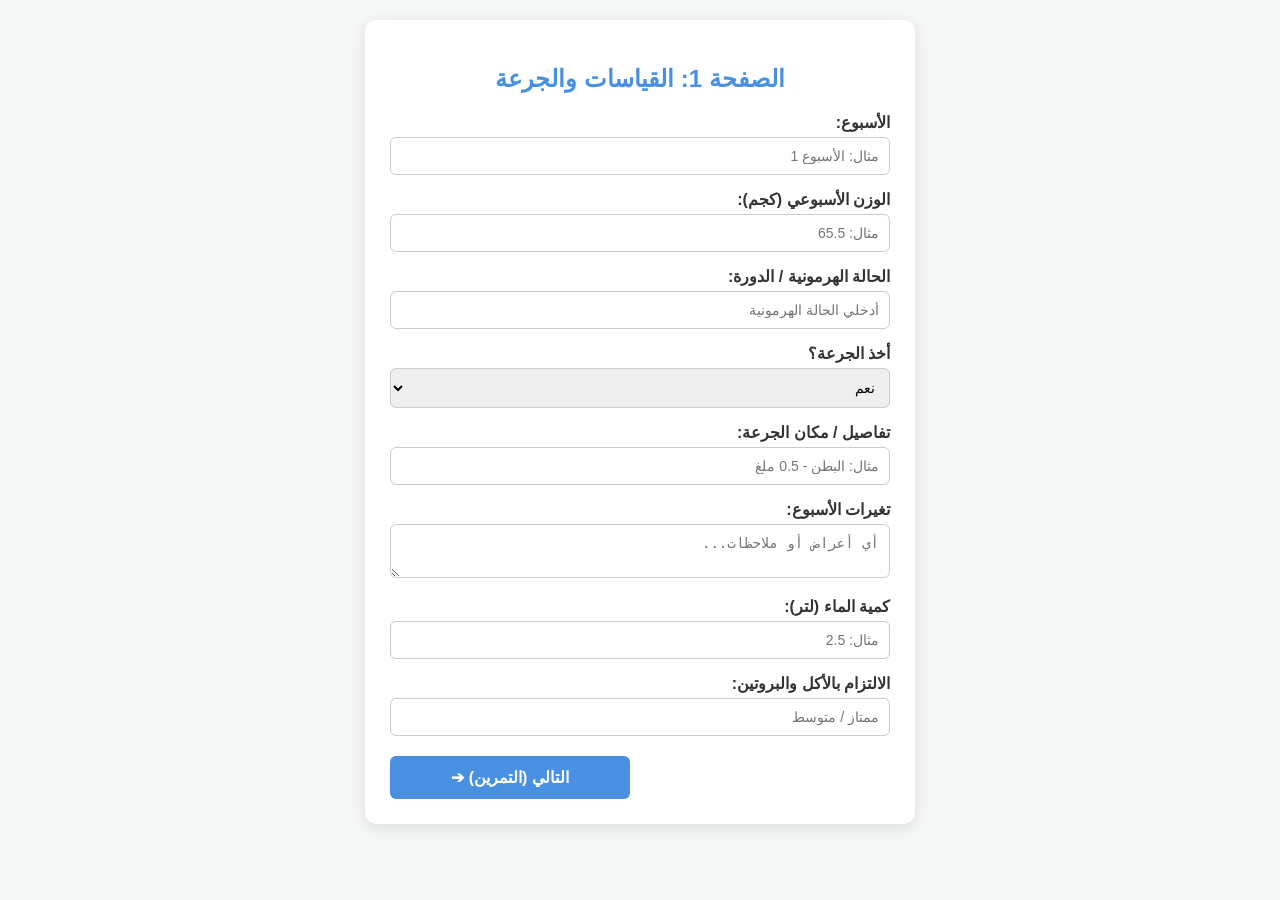
==== index.html @ 0303e0be "Update index.html" ====
<!DOCTYPE html>
<html lang="ar" dir="rtl">
<head>
  <meta charset="UTF-8">
  <meta name="viewport" content="width=device-width, initial-scale=1.0">
  <title>تتبع التمارين والقياسات</title>
  <style>
    :root {
      --primary-color: #4A90E2;
      --bg-color: #F4F7F6;
      --card-bg: #FFFFFF;
      --text-color: #333333;
    }

    body {
      font-family: 'Segoe UI', Tahoma, Geneva, Verdana, sans-serif;
      background-color: var(--bg-color);
      color: var(--text-color);
      margin: 0;
      padding: 20px;
      display: flex;
      justify-content: center;
    }

    .container {
      background: var(--card-bg);
      width: 100%;
      max-width: 500px;
      padding: 25px;
      border-radius: 12px;
      box-shadow: 0 4px 15px rgba(0,0,0,0.1);
    }

    .page {
      display: none;
    }

    .page.active {
      display: block;
    }

    h2 {
      text-align: center;
      color: var(--primary-color);
      margin-bottom: 20px;
    }

    .form-group {
      margin-bottom: 15px;
    }

    label {
      display: block;
      margin-bottom: 5px;
      font-weight: bold;
    }

    input, select, textarea {
      width: 100%;
      padding: 10px;
      border: 1px solid #ccc;
      border-radius: 6px;
      box-sizing: border-box;
      font-size: 14px;
    }

    .btn-group {
      display: flex;
      justify-content: space-between;
      margin-top: 20px;
    }

    button {
      background-color: var(--primary-color);
      color: white;
      border: none;
      padding: 12px 20px;
      border-radius: 6px;
      cursor: pointer;
      font-size: 16px;
      font-weight: bold;
      width: 48%;
    }

    button:hover {
      opacity: 0.9;
    }

    button.secondary {
      background-color: #888;
    }

    button.success {
      background-color: #28a745;
    }

    .loading-overlay {
      display: none;
      position: fixed;
      top: 0; left: 0; width: 100%; height: 100%;
      background: rgba(0,0,0,0.5);
      color: white;
      text-align: center;
      padding-top: 200px;
      font-size: 20px;
    }
  </style>
</head>
<body>

<div class="container">
  <form id="trackerForm">
    
    <!-- Page 1: القياسات والأسبوع -->
    <div id="page1" class="page active">
      <h2>الصفحة 1: القياسات والجرعة</h2>
      
      <div class="form-group">
        <label for="weekNumber">الأسبوع:</label>
        <input type="text" id="weekNumber" name="weekNumber" placeholder="مثال: الأسبوع 1">
      </div>

      <div class="form-group">
        <label for="weeklyWeight">الوزن الأسبوعي (كجم):</label>
        <input type="number" step="0.1" id="weeklyWeight" name="weeklyWeight" placeholder="مثال: 65.5">
      </div>

      <div class="form-group">
        <label for="cyclePhase">الحالة الهرمونية / الدورة:</label>
        <input type="text" id="cyclePhase" name="cyclePhase" placeholder="أدخلي الحالة الهرمونية">
      </div>

      <div class="form-group">
        <label for="doseTaken">أخذ الجرعة؟</label>
        <select id="doseTaken" name="doseTaken">
          <option value="نعم">نعم</option>
          <option value="لا">لا</option>
        </select>
      </div>

      <div class="form-group">
        <label for="doseLocation">تفاصيل / مكان الجرعة:</label>
        <input type="text" id="doseLocation" name="doseLocation" placeholder="مثال: البطن - 0.5 ملغ">
      </div>

      <div class="form-group">
        <label for="weeklyChanges">تغيرات الأسبوع:</label>
        <textarea id="weeklyChanges" name="weeklyChanges" rows="2" placeholder="أي أعراض أو ملاحظات..."></textarea>
      </div>

      <div class="form-group">
        <label for="waterIntake">كمية الماء (لتر):</label>
        <input type="number" step="0.1" id="waterIntake" name="waterIntake" placeholder="مثال: 2.5">
      </div>

      <div class="form-group">
        <label for="dietCommitment">الالتزام بالأكل والبروتين:</label>
        <input type="text" id="dietCommitment" name="dietCommitment" placeholder="ممتاز / متوسط">
      </div>

      <div class="btn-group" style="justify-content: flex-end;">
        <button type="button" onclick="nextPage()">التالي (التمرين) ➔</button>
      </div>
    </div>

    <!-- Page 2: التمارين اليومية -->
    <div id="page2" class="page">
      <h2>الصفحة 2: التمرين اليومي</h2>

      <div class="form-group">
        <label for="dayOfWeek">اليوم:</label>
        <select id="dayOfWeek" name="dayOfWeek">
          <option value="الأحد">الأحد</option>
          <option value="الإثنين">الإثنين</option>
          <option value="الثلاثاء">الثلاثاء</option>
          <option value="الأربعاء">الأربعاء</option>
          <option value="الخميس">الخميس</option>
          <option value="الجمعة">الجمعة</option>
          <option value="السبت">السبت</option>
        </select>
      </div>

      <div class="form-group">
        <label for="workoutType">نوع التمرين:</label>
        <input type="text" id="workoutType" name="workoutType" placeholder="مثال: الجزء العلوي / رجلين">
      </div>

      <div class="form-group">
        <label for="exerciseSelect">اسم التمرين:</label>
        <input type="text" id="exerciseSelect" name="exerciseSelect" placeholder="مثال: Shoulder Press">
      </div>

      <div class="form-group">
        <label for="setWeight">الوزن المرفوع (kg):</label>
        <input type="number" step="0.5" id="setWeight" name="setWeight">
      </div>

      <div class="form-group">
        <label for="setReps">العدات (Reps):</label>
        <input type="number" id="setReps" name="setReps">
      </div>

      <div class="form-group">
        <label for="cardioDevice">جهاز الكارديو:</label>
        <input type="text" id="cardioDevice" name="cardioDevice" placeholder="Treadmill / Bike / لا يوجد">
      </div>

      <div class="form-group">
        <label for="cardioDuration">مدة الكارديو (دقائق):</label>
        <input type="number" id="cardioDuration" name="cardioDuration">
      </div>

      <div class="form-group">
        <label for="cardioCalories">السعرات الحرارية:</label>
        <input type="number" id="cardioCalories" name="cardioCalories">
      </div>

      <div class="form-group">
        <label for="cardioBpm">ضربات القلب (BPM):</label>
        <input type="number" id="cardioBpm" name="cardioBpm">
      </div>

      <div class="form-group">
        <label for="cardioSpeed">السرعة:</label>
        <input type="number" step="0.1" id="cardioSpeed" name="cardioSpeed">
      </div>

      <div class="form-group">
        <label for="extraActivity">نشاط إضافي / كلاسات:</label>
        <input type="text" id="extraActivity" name="extraActivity" placeholder="مشاة / بيلاتس...">
      </div>

      <div class="form-group">
        <label for="extraTime">وقت النشاط الإضافي:</label>
        <input type="text" id="extraTime" name="extraTime">
      </div>

      <div class="form-group">
        <label for="extraDuration">مدة النشاط الإضافي (دقائق):</label>
        <input type="number" id="extraDuration" name="extraDuration">
      </div>

      <div class="btn-group">
        <button type="button" class="secondary" onclick="prevPage()">➔ السابق</button>
        <button type="submit" class="success">إرسال البيانات</button>
      </div>
    </div>

  </form>
</div>

<div id="loadingOverlay" class="loading-overlay">جاري إرسال البيانات إلى Google Sheets...</div>

<script>
  const scriptURL = 'https://script.google.com/macros/s/AKfycby0XUNLUQoEWmmpflLAOqLUjg4Z1zbcLcSHotl-mxu0fCla64nKSwIEppMLWymKmJeO8g/exec';

  function nextPage() {
    document.getElementById('page1').classList.remove('active');
    document.getElementById('page2').classList.add('active');
    window.scrollTo(0, 0);
  }

  function prevPage() {
    document.getElementById('page2').classList.remove('active');
    document.getElementById('page1').classList.add('active');
    window.scrollTo(0, 0);
  }

  const form = document.getElementById('trackerForm');
  const loading = document.getElementById('loadingOverlay');

  form.addEventListener('submit', e => {
    e.preventDefault();
    loading.style.display = 'block';

    fetch(scriptURL, { method: 'POST', body: new FormData(form)})
      .then(response => {
        loading.style.display = 'none';
        alert('تم حفظ البيانات بنجاح في Google Sheets!');
        form.reset();
        prevPage();
      })
      .catch(error => {
        loading.style.display = 'none';
        alert('حدث خطأ أثناء الإرسال: ' + error.message);
      });
  });
</script>

</body>
</html>
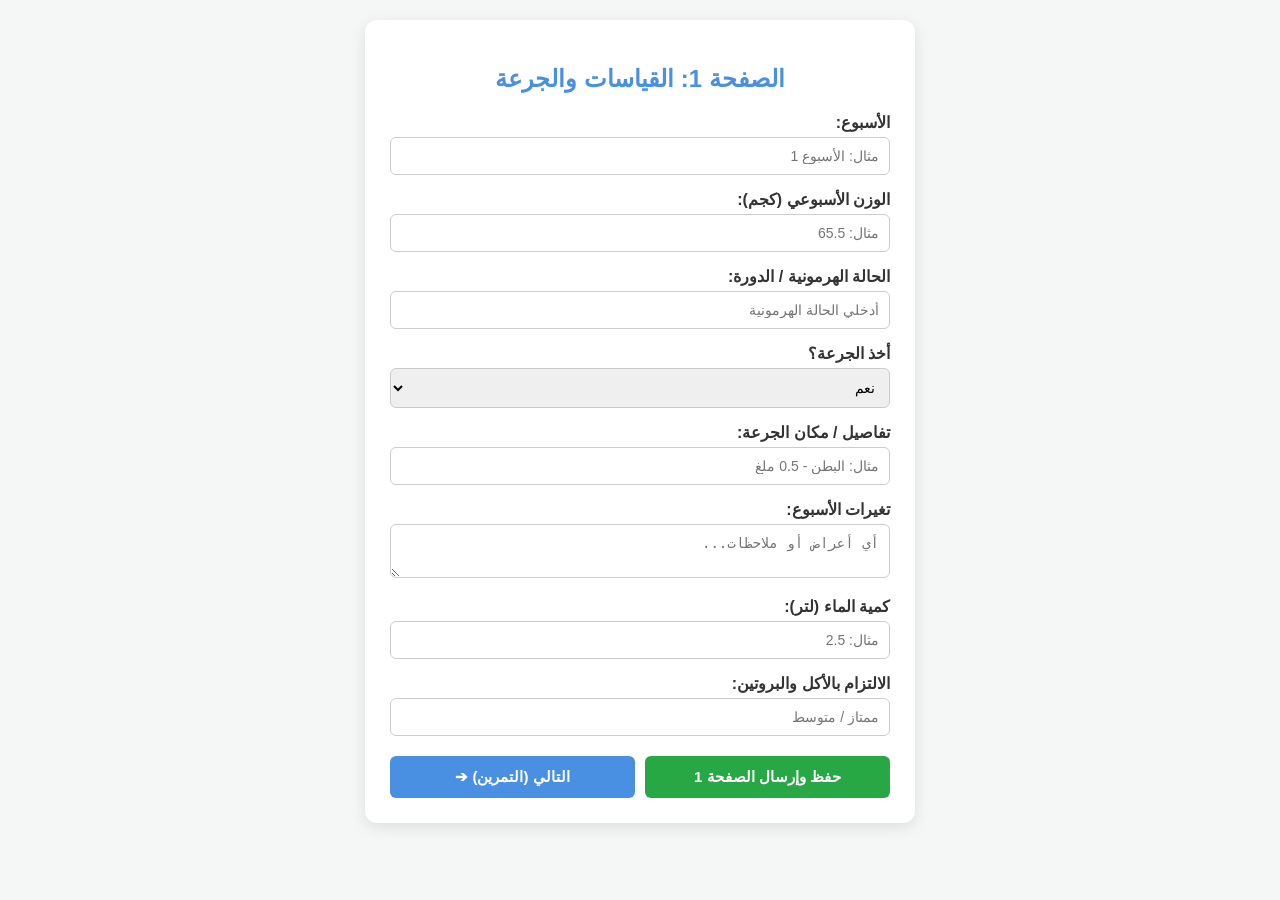
==== commit 17b5e384: "Refactor button group and update data submission" ====
--- a/index.html
+++ b/index.html
@@ -66,7 +66,7 @@
 
     .btn-group {
       display: flex;
-      justify-content: space-between;
+      gap: 10px;
       margin-top: 20px;
     }
 
@@ -74,12 +74,12 @@
       background-color: var(--primary-color);
       color: white;
       border: none;
-      padding: 12px 20px;
+      padding: 12px 15px;
       border-radius: 6px;
       cursor: pointer;
-      font-size: 16px;
+      font-size: 15px;
       font-weight: bold;
-      width: 48%;
+      flex: 1;
     }
 
     button:hover {
@@ -103,6 +103,7 @@
       text-align: center;
       padding-top: 200px;
       font-size: 20px;
+      z-index: 1000;
     }
   </style>
 </head>
@@ -158,7 +159,8 @@
         <input type="text" id="dietCommitment" name="dietCommitment" placeholder="ممتاز / متوسط">
       </div>
 
-      <div class="btn-group" style="justify-content: flex-end;">
+      <div class="btn-group">
+        <button type="button" class="success" onclick="sendData()">حفظ وإرسال الصفحة 1</button>
         <button type="button" onclick="nextPage()">التالي (التمرين) ➔</button>
       </div>
     </div>
@@ -242,7 +244,7 @@
 
       <div class="btn-group">
         <button type="button" class="secondary" onclick="prevPage()">➔ السابق</button>
-        <button type="submit" class="success">إرسال البيانات</button>
+        <button type="button" class="success" onclick="sendData()">حفظ وإرسال الكل</button>
       </div>
     </div>
 
@@ -266,25 +268,38 @@
     window.scrollTo(0, 0);
   }
 
-  const form = document.getElementById('trackerForm');
-  const loading = document.getElementById('loadingOverlay');
-
-  form.addEventListener('submit', e => {
-    e.preventDefault();
+  function sendData() {
+    const loading = document.getElementById('loadingOverlay');
+    const form = document.getElementById('trackerForm');
+    
     loading.style.display = 'block';
 
-    fetch(scriptURL, { method: 'POST', body: new FormData(form)})
-      .then(response => {
-        loading.style.display = 'none';
-        alert('تم حفظ البيانات بنجاح في Google Sheets!');
-        form.reset();
-        prevPage();
-      })
-      .catch(error => {
-        loading.style.display = 'none';
-        alert('حدث خطأ أثناء الإرسال: ' + error.message);
-      });
-  });
+    const formData = new FormData(form);
+    const searchParams = new URLSearchParams();
+
+    for (const pair of formData.entries()) {
+      searchParams.append(pair[0], pair[1]);
+    }
+
+    fetch(scriptURL, {
+      method: 'POST',
+      mode: 'no-cors',
+      headers: {
+        'Content-Type': 'application/x-www-form-urlencoded',
+      },
+      body: searchParams.toString()
+    })
+    .then(() => {
+      loading.style.display = 'none';
+      alert('تم إرسال البيانات بنجاح إلى Google Sheets!');
+      form.reset();
+      prevPage();
+    })
+    .catch(error => {
+      loading.style.display = 'none';
+      alert('حدث خطأ أثناء الإرسال: ' + error.message);
+    });
+  }
 </script>
 
 </body>
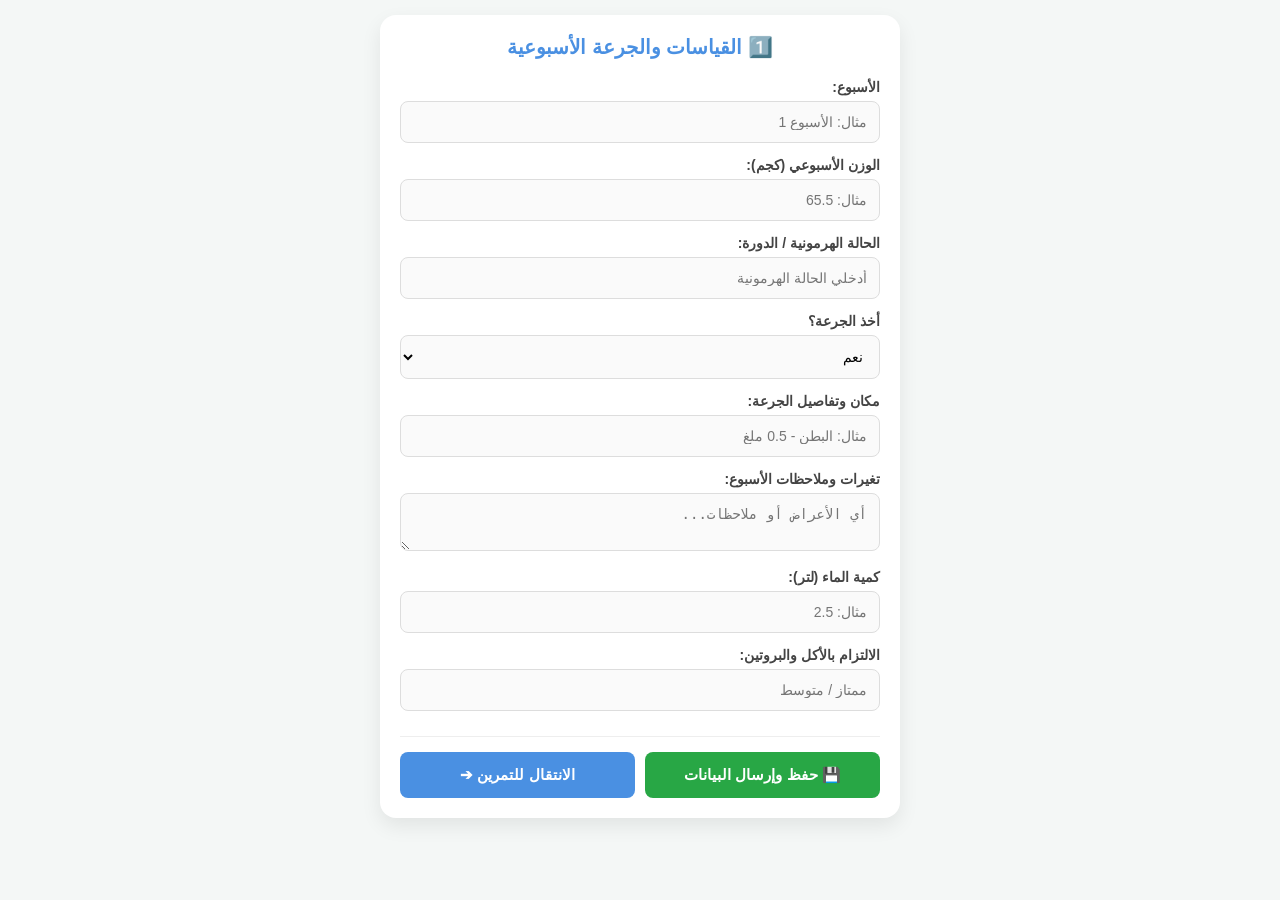
==== commit 1f481cc8: "Refactor HTML structure and styles for clarity Updated titles, styles, and form labels for improved " ====
--- a/index.html
+++ b/index.html
@@ -3,32 +3,31 @@
 <head>
   <meta charset="UTF-8">
   <meta name="viewport" content="width=device-width, initial-scale=1.0">
-  <title>تتبع التمارين والقياسات</title>
+  <title>تطبيق تتبع القياسات والتمارين</title>
   <style>
     :root {
-      --primary-color: #4A90E2;
-      --bg-color: #F4F7F6;
-      --card-bg: #FFFFFF;
-      --text-color: #333333;
+      --primary: #4A90E2;
+      --success: #28a745;
+      --secondary: #6c757d;
+      --bg: #f4f7f6;
     }
 
     body {
       font-family: 'Segoe UI', Tahoma, Geneva, Verdana, sans-serif;
-      background-color: var(--bg-color);
-      color: var(--text-color);
+      background-color: var(--bg);
       margin: 0;
-      padding: 20px;
+      padding: 15px;
       display: flex;
       justify-content: center;
     }
 
-    .container {
-      background: var(--card-bg);
+    .app-card {
+      background: #ffffff;
       width: 100%;
-      max-width: 500px;
-      padding: 25px;
-      border-radius: 12px;
-      box-shadow: 0 4px 15px rgba(0,0,0,0.1);
+      max-width: 480px;
+      padding: 20px;
+      border-radius: 16px;
+      box-shadow: 0 8px 20px rgba(0,0,0,0.08);
     }
 
     .page {
@@ -40,138 +39,149 @@
     }
 
     h2 {
+      color: var(--primary);
       text-align: center;
-      color: var(--primary-color);
+      margin-top: 0;
       margin-bottom: 20px;
+      font-size: 20px;
     }
 
     .form-group {
-      margin-bottom: 15px;
+      margin-bottom: 14px;
     }
 
     label {
       display: block;
-      margin-bottom: 5px;
-      font-weight: bold;
+      margin-bottom: 6px;
+      font-weight: 600;
+      font-size: 14px;
+      color: #444;
     }
 
     input, select, textarea {
       width: 100%;
-      padding: 10px;
-      border: 1px solid #ccc;
-      border-radius: 6px;
+      padding: 12px;
+      border: 1px solid #ddd;
+      border-radius: 8px;
       box-sizing: border-box;
       font-size: 14px;
-    }
-
-    .btn-group {
+      background-color: #fafafa;
+    }
+
+    input:focus, select:focus, textarea:focus {
+      outline: none;
+      border-color: var(--primary);
+      background-color: #fff;
+    }
+
+    /* منطقة الأزرار في الأسفل */
+    .buttons-container {
       display: flex;
       gap: 10px;
-      margin-top: 20px;
-    }
-
-    button {
-      background-color: var(--primary-color);
-      color: white;
+      margin-top: 25px;
+      padding-top: 15px;
+      border-top: 1px solid #eee;
+    }
+
+    .btn {
+      flex: 1;
+      padding: 14px;
       border: none;
-      padding: 12px 15px;
-      border-radius: 6px;
-      cursor: pointer;
+      border-radius: 8px;
       font-size: 15px;
       font-weight: bold;
-      flex: 1;
-    }
-
-    button:hover {
-      opacity: 0.9;
-    }
-
-    button.secondary {
-      background-color: #888;
-    }
-
-    button.success {
-      background-color: #28a745;
-    }
-
-    .loading-overlay {
+      cursor: pointer;
+      text-align: center;
+      transition: background 0.2s;
+    }
+
+    .btn-primary { background-color: var(--primary); color: white; }
+    .btn-success { background-color: var(--success); color: white; }
+    .btn-secondary { background-color: var(--secondary); color: white; }
+
+    .btn:active { opacity: 0.8; }
+
+    .loading-screen {
       display: none;
       position: fixed;
       top: 0; left: 0; width: 100%; height: 100%;
-      background: rgba(0,0,0,0.5);
+      background: rgba(0,0,0,0.6);
       color: white;
       text-align: center;
-      padding-top: 200px;
-      font-size: 20px;
-      z-index: 1000;
+      padding-top: 220px;
+      font-size: 18px;
+      font-weight: bold;
+      z-index: 9999;
     }
   </style>
 </head>
 <body>
 
-<div class="container">
-  <form id="trackerForm">
+<div class="app-card">
+  <form id="mainForm">
     
-    <!-- Page 1: القياسات والأسبوع -->
+    <!-- الصفحة الأولى -->
     <div id="page1" class="page active">
-      <h2>الصفحة 1: القياسات والجرعة</h2>
-      
-      <div class="form-group">
-        <label for="weekNumber">الأسبوع:</label>
-        <input type="text" id="weekNumber" name="weekNumber" placeholder="مثال: الأسبوع 1">
-      </div>
-
-      <div class="form-group">
-        <label for="weeklyWeight">الوزن الأسبوعي (كجم):</label>
-        <input type="number" step="0.1" id="weeklyWeight" name="weeklyWeight" placeholder="مثال: 65.5">
-      </div>
-
-      <div class="form-group">
-        <label for="cyclePhase">الحالة الهرمونية / الدورة:</label>
-        <input type="text" id="cyclePhase" name="cyclePhase" placeholder="أدخلي الحالة الهرمونية">
-      </div>
-
-      <div class="form-group">
-        <label for="doseTaken">أخذ الجرعة؟</label>
-        <select id="doseTaken" name="doseTaken">
+      <h2>1️⃣ القياسات والجرعة الأسبوعية</h2>
+
+      <div class="form-group">
+        <label>الأسبوع:</label>
+        <input type="text" name="weekNumber" placeholder="مثال: الأسبوع 1">
+      </div>
+
+      <div class="form-group">
+        <label>الوزن الأسبوعي (كجم):</label>
+
+        <input type="number" step="0.1" name="weeklyWeight" placeholder="مثال: 65.5">
+      </div>
+
+      <div class="form-group">
+        <label>الحالة الهرمونية / الدورة:</label>
+        <input type="text" name="cyclePhase" placeholder="أدخلي الحالة الهرمونية">
+      </div>
+
+      <div class="form-group">
+        <label>أخذ الجرعة؟</label>
+        <select name="doseTaken">
           <option value="نعم">نعم</option>
           <option value="لا">لا</option>
         </select>
       </div>
 
       <div class="form-group">
-        <label for="doseLocation">تفاصيل / مكان الجرعة:</label>
-        <input type="text" id="doseLocation" name="doseLocation" placeholder="مثال: البطن - 0.5 ملغ">
-      </div>
-
-      <div class="form-group">
-        <label for="weeklyChanges">تغيرات الأسبوع:</label>
-        <textarea id="weeklyChanges" name="weeklyChanges" rows="2" placeholder="أي أعراض أو ملاحظات..."></textarea>
-      </div>
-
-      <div class="form-group">
-        <label for="waterIntake">كمية الماء (لتر):</label>
-        <input type="number" step="0.1" id="waterIntake" name="waterIntake" placeholder="مثال: 2.5">
-      </div>
-
-      <div class="form-group">
-        <label for="dietCommitment">الالتزام بالأكل والبروتين:</label>
-        <input type="text" id="dietCommitment" name="dietCommitment" placeholder="ممتاز / متوسط">
-      </div>
-
-      <div class="btn-group">
-        <button type="button" class="success" onclick="sendData()">حفظ وإرسال الصفحة 1</button>
-        <button type="button" onclick="nextPage()">التالي (التمرين) ➔</button>
+        <label>مكان وتفاصيل الجرعة:</label>
+        <input type="text" name="doseLocation" placeholder="مثال: البطن - 0.5 ملغ">
+      </div>
+
+      <div class="form-group">
+        <label>تغيرات وملاحظات الأسبوع:</label>
+        <textarea name="weeklyChanges" rows="2" placeholder="أي الأعراض أو ملاحظات..."></textarea>
+      </div>
+
+      <div class="form-group">
+        <label>كمية الماء (لتر):</label>
+        <input type="number" step="0.1" name="waterIntake" placeholder="مثال: 2.5">
+      </div>
+
+      <div class="form-group">
+        <label>الالتزام بالأكل والبروتين:</label>
+        <input type="text" name="dietCommitment" placeholder="ممتاز / متوسط">
+      </div>
+
+      <!-- الأزرار بأسفل الصفحة الأولى -->
+      <div class="buttons-container">
+        <button type="button" class="btn btn-success" onclick="submitData()">💾 حفظ وإرسال البيانات</button>
+        <button type="button" class="btn btn-primary" onclick="showPage('page2')">الانتقال للتمرين ➔</button>
       </div>
     </div>
 
-    <!-- Page 2: التمارين اليومية -->
+    <!-- الصفحة الثانية -->
     <div id="page2" class="page">
-      <h2>الصفحة 2: التمرين اليومي</h2>
-
-      <div class="form-group">
-        <label for="dayOfWeek">اليوم:</label>
-        <select id="dayOfWeek" name="dayOfWeek">
+      <h2>2️⃣ بيانات التمرين اليومي</h2>
+
+      <div class="form-group">
+        <label>اليوم:</label>
+        <select name="dayOfWeek">
           <option value="الأحد">الأحد</option>
           <option value="الإثنين">الإثنين</option>
           <option value="الثلاثاء">الثلاثاء</option>
@@ -183,121 +193,117 @@
       </div>
 
       <div class="form-group">
-        <label for="workoutType">نوع التمرين:</label>
-        <input type="text" id="workoutType" name="workoutType" placeholder="مثال: الجزء العلوي / رجلين">
-      </div>
-
-      <div class="form-group">
-        <label for="exerciseSelect">اسم التمرين:</label>
-        <input type="text" id="exerciseSelect" name="exerciseSelect" placeholder="مثال: Shoulder Press">
-      </div>
-
-      <div class="form-group">
-        <label for="setWeight">الوزن المرفوع (kg):</label>
-        <input type="number" step="0.5" id="setWeight" name="setWeight">
-      </div>
-
-      <div class="form-group">
-        <label for="setReps">العدات (Reps):</label>
-        <input type="number" id="setReps" name="setReps">
-      </div>
-
-      <div class="form-group">
-        <label for="cardioDevice">جهاز الكارديو:</label>
-        <input type="text" id="cardioDevice" name="cardioDevice" placeholder="Treadmill / Bike / لا يوجد">
-      </div>
-
-      <div class="form-group">
-        <label for="cardioDuration">مدة الكارديو (دقائق):</label>
-        <input type="number" id="cardioDuration" name="cardioDuration">
-      </div>
-
-      <div class="form-group">
-        <label for="cardioCalories">السعرات الحرارية:</label>
-        <input type="number" id="cardioCalories" name="cardioCalories">
-      </div>
-
-      <div class="form-group">
-        <label for="cardioBpm">ضربات القلب (BPM):</label>
-        <input type="number" id="cardioBpm" name="cardioBpm">
-      </div>
-
-      <div class="form-group">
-        <label for="cardioSpeed">السرعة:</label>
-        <input type="number" step="0.1" id="cardioSpeed" name="cardioSpeed">
-      </div>
-
-      <div class="form-group">
-        <label for="extraActivity">نشاط إضافي / كلاسات:</label>
-        <input type="text" id="extraActivity" name="extraActivity" placeholder="مشاة / بيلاتس...">
-      </div>
-
-      <div class="form-group">
-        <label for="extraTime">وقت النشاط الإضافي:</label>
-        <input type="text" id="extraTime" name="extraTime">
-      </div>
-
-      <div class="form-group">
-        <label for="extraDuration">مدة النشاط الإضافي (دقائق):</label>
-        <input type="number" id="extraDuration" name="extraDuration">
-      </div>
-
-      <div class="btn-group">
-        <button type="button" class="secondary" onclick="prevPage()">➔ السابق</button>
-        <button type="button" class="success" onclick="sendData()">حفظ وإرسال الكل</button>
+        <label>نوع التمرين:</label>
+        <input type="text" name="workoutType" placeholder="مثال: الجزء العلوي / رجلين">
+      </div>
+
+      <div class="form-group">
+        <label>اسم التمرين:</label>
+        <input type="text" name="exerciseSelect" placeholder="مثال: Shoulder Press">
+      </div>
+
+      <div class="form-group">
+        <label>الوزن المرفوع (kg):</label>
+        <input type="number" step="0.5" name="setWeight">
+      </div>
+
+      <div class="form-group">
+        <label>العدات (Reps):</label>
+        <input type="number" name="setReps">
+      </div>
+
+      <div class="form-group">
+        <label>جهاز الكارديو:</label>
+        <input type="text" name="cardioDevice" placeholder="Treadmill / Bike / لا يوجد">
+      </div>
+
+      <div class="form-group">
+        <label>مدة الكارديو (دقائق):</label>
+        <input type="number" name="cardioDuration">
+      </div>
+
+      <div class="form-group">
+        <label>السعرات الحرارية:</label>
+        <input type="number" name="cardioCalories">
+      </div>
+
+      <div class="form-group">
+        <label>ضربات القلب (BPM):</label>
+        <input type="number" name="cardioBpm">
+      </div>
+
+      <div class="form-group">
+        <label>السرعة:</label>
+        <input type="number" step="0.1" name="cardioSpeed">
+      </div>
+
+      <div class="form-group">
+        <label>نشاط إضافي / كلاسات:</label>
+        <input type="text" name="extraActivity" placeholder="مشاة / بيلاتس...">
+      </div>
+
+      <div class="form-group">
+        <label>وقت النشاط الإضافي:</label>
+        <input type="text" name="extraTime">
+      </div>
+
+      <div class="form-group">
+        <label>مدة النشاط الإضافي (دقائق):</label>
+        <input type="number" name="extraDuration">
+      </div>
+
+      <!-- الأزرار بأسفل الصفحة الثانية -->
+      <div class="buttons-container">
+        <button type="button" class="btn btn-secondary" onclick="showPage('page1')">➔ العودة للقياسات</button>
+        <button type="button" class="btn btn-success" onclick="submitData()">💾 حفظ وإرسال البيانات</button>
       </div>
     </div>
 
   </form>
 </div>
 
-<div id="loadingOverlay" class="loading-overlay">جاري إرسال البيانات إلى Google Sheets...</div>
+<div id="loader" class="loading-screen">جاري إرسال البيانات إلى Google Sheets...</div>
 
 <script>
-  const scriptURL = 'https://script.google.com/macros/s/AKfycby0XUNLUQoEWmmpflLAOqLUjg4Z1zbcLcSHotl-mxu0fCla64nKSwIEppMLWymKmJeO8g/exec';
-
-  function nextPage() {
-    document.getElementById('page1').classList.remove('active');
-    document.getElementById('page2').classList.add('active');
+  // رابط Web App الخاص بك في Google Apps Script
+  const SCRIPT_URL = 'https://script.google.com/macros/s/AKfycby0XUNLUQoEWmmpflLAOqLUjg4Z1zbcLcSHotl-mxu0fCla64nKSwIEppMLWymKmJeO8g/exec';
+
+  function showPage(pageId) {
+    document.querySelectorAll('.page').forEach(p => p.classList.remove('active'));
+    document.getElementById(pageId).classList.add('active');
     window.scrollTo(0, 0);
   }
 
-  function prevPage() {
-    document.getElementById('page2').classList.remove('active');
-    document.getElementById('page1').classList.add('active');
-    window.scrollTo(0, 0);
-  }
-
-  function sendData() {
-    const loading = document.getElementById('loadingOverlay');
-    const form = document.getElementById('trackerForm');
+  function submitData() {
+    const loader = document.getElementById('loader');
+    const form = document.getElementById('mainForm');
     
-    loading.style.display = 'block';
+    loader.style.display = 'block';
 
     const formData = new FormData(form);
-    const searchParams = new URLSearchParams();
-
-    for (const pair of formData.entries()) {
-      searchParams.append(pair[0], pair[1]);
-    }
-
-    fetch(scriptURL, {
+    const params = new URLSearchParams();
+
+    for (const [key, value] of formData.entries()) {
+      params.append(key, value);
+    }
+
+    fetch(SCRIPT_URL, {
       method: 'POST',
       mode: 'no-cors',
       headers: {
         'Content-Type': 'application/x-www-form-urlencoded',
       },
-      body: searchParams.toString()
+      body: params.toString()
     })
     .then(() => {
-      loading.style.display = 'none';
-      alert('تم إرسال البيانات بنجاح إلى Google Sheets!');
+      loader.style.display = 'none';
+      alert('✅ تم حفظ وإرسال البيانات بنجاح في Google Sheets!');
       form.reset();
-      prevPage();
+      showPage('page1');
     })
-    .catch(error => {
-      loading.style.display = 'none';
-      alert('حدث خطأ أثناء الإرسال: ' + error.message);
+    .catch(err => {
+      loader.style.display = 'none';
+      alert('❌ حدث خطأ في التواصل: ' + err.message);
     });
   }
 </script>
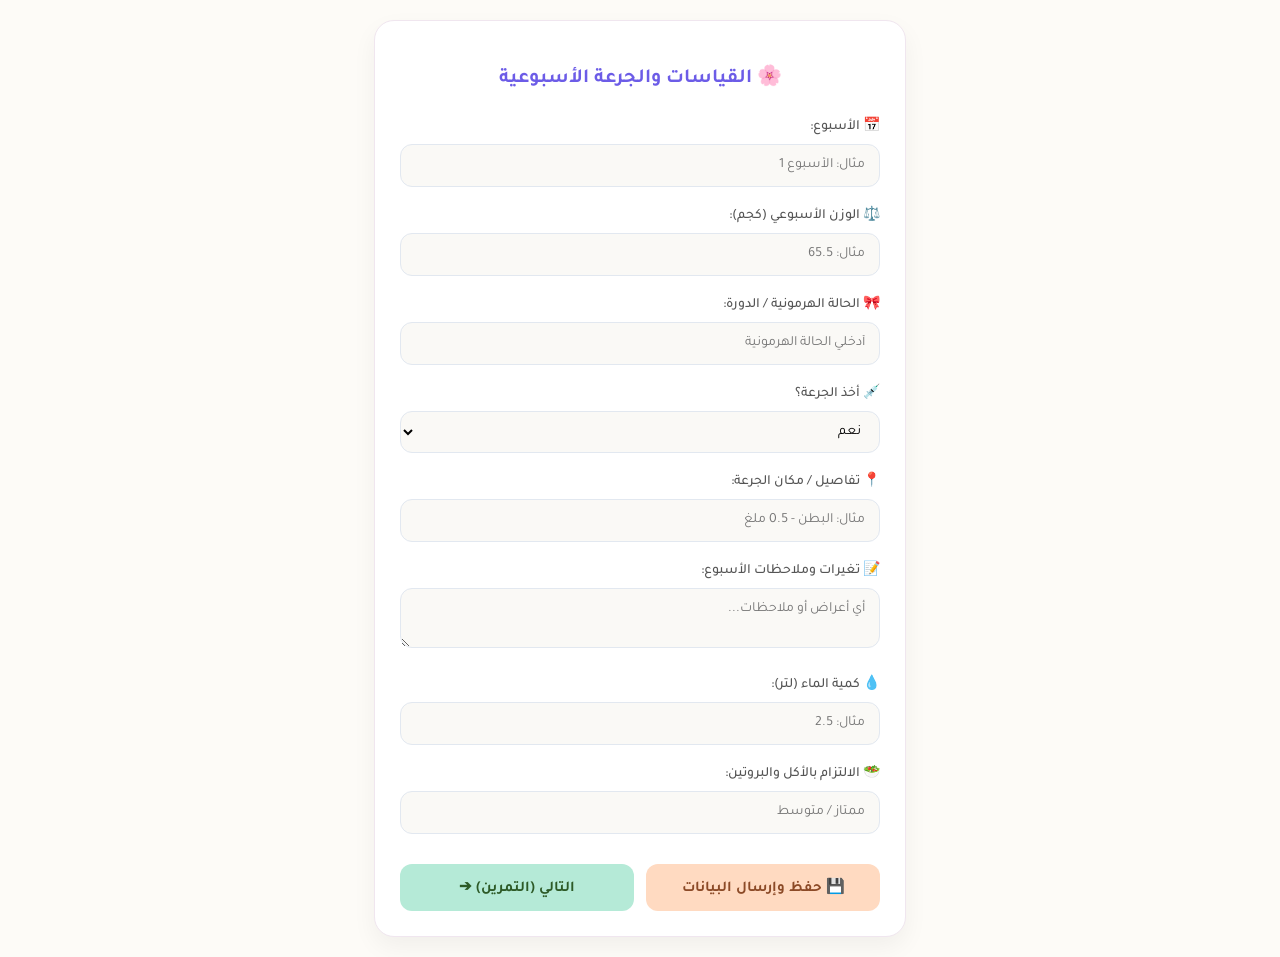
==== commit 5038efc8: "Update index.html" ====
--- a/index.html
+++ b/index.html
@@ -3,31 +3,40 @@
 <head>
   <meta charset="UTF-8">
   <meta name="viewport" content="width=device-width, initial-scale=1.0">
-  <title>تطبيق تتبع القياسات والتمارين</title>
+  <title>🌸 Soft 75 with Khawla </title>
   <style>
+    @import url('https://fonts.googleapis.com/css2?family=Tajawal:wght@400;500;700&display=swap');
+
     :root {
-      --primary: #4A90E2;
-      --success: #28a745;
-      --secondary: #6c757d;
-      --bg: #f4f7f6;
+      --bg-pastel: #FDFBF7;
+      --card-bg: #FFFFFF;
+      --primary-pastel: #B5EAD7;
+      --primary-dark: #6C5CE7;
+      --accent-pink: #FFDAC1;
+      --accent-lilac: #E2F0CB;
+      --text-color: #4A4A4A;
+      --border-color: #E2E8F0;
     }
 
     body {
-      font-family: 'Segoe UI', Tahoma, Geneva, Verdana, sans-serif;
-      background-color: var(--bg);
+      font-family: 'Tajawal', sans-serif;
+      background-color: var(--bg-pastel);
+      color: var(--text-color);
       margin: 0;
-      padding: 15px;
+      padding: 20px 15px;
       display: flex;
       justify-content: center;
-    }
-
-    .app-card {
-      background: #ffffff;
+      direction: rtl;
+    }
+
+    .container {
+      background: var(--card-bg);
       width: 100%;
       max-width: 480px;
-      padding: 20px;
-      border-radius: 16px;
-      box-shadow: 0 8px 20px rgba(0,0,0,0.08);
+      padding: 25px;
+      border-radius: 20px;
+      box-shadow: 0 10px 25px rgba(0, 0, 0, 0.05);
+      border: 1px solid #F0E6EF;
     }
 
     .page {
@@ -39,109 +48,122 @@
     }
 
     h2 {
-      color: var(--primary);
       text-align: center;
-      margin-top: 0;
-      margin-bottom: 20px;
+      color: var(--primary-dark);
+      margin-bottom: 25px;
       font-size: 20px;
+      font-weight: 700;
     }
 
     .form-group {
-      margin-bottom: 14px;
+      margin-bottom: 18px;
     }
 
     label {
       display: block;
-      margin-bottom: 6px;
-      font-weight: 600;
+      margin-bottom: 8px;
+      font-weight: 500;
       font-size: 14px;
-      color: #444;
+      color: #555;
     }
 
     input, select, textarea {
       width: 100%;
-      padding: 12px;
-      border: 1px solid #ddd;
-      border-radius: 8px;
+      padding: 12px 14px;
+      border: 1px solid var(--border-color);
+      border-radius: 12px;
       box-sizing: border-box;
       font-size: 14px;
-      background-color: #fafafa;
+      font-family: 'Tajawal', sans-serif;
+      background-color: #FAF9F6;
+      transition: all 0.3s ease;
     }
 
     input:focus, select:focus, textarea:focus {
       outline: none;
-      border-color: var(--primary);
-      background-color: #fff;
-    }
-
-    /* منطقة الأزرار في الأسفل */
-    .buttons-container {
+      border-color: var(--primary-dark);
+      background-color: #FFF;
+      box-shadow: 0 0 8px rgba(108, 92, 231, 0.15);
+    }
+
+    .btn-group {
       display: flex;
-      gap: 10px;
-      margin-top: 25px;
-      padding-top: 15px;
-      border-top: 1px solid #eee;
-    }
-
-    .btn {
+      gap: 12px;
+      margin-top: 30px;
+    }
+
+    button {
+      border: none;
+      padding: 13px 18px;
+      border-radius: 12px;
+      cursor: pointer;
+      font-size: 15px;
+      font-weight: 700;
+      font-family: 'Tajawal', sans-serif;
       flex: 1;
-      padding: 14px;
-      border: none;
-      border-radius: 8px;
-      font-size: 15px;
-      font-weight: bold;
-      cursor: pointer;
-      text-align: center;
-      transition: background 0.2s;
-    }
-
-    .btn-primary { background-color: var(--primary); color: white; }
-    .btn-success { background-color: var(--success); color: white; }
-    .btn-secondary { background-color: var(--secondary); color: white; }
-
-    .btn:active { opacity: 0.8; }
-
-    .loading-screen {
+      transition: transform 0.2s, opacity 0.2s;
+    }
+
+    button:active {
+      transform: scale(0.98);
+    }
+
+    .btn-next {
+      background-color: var(--primary-pastel);
+      color: #2D5A27;
+    }
+
+    .btn-prev {
+      background-color: #E2E8F0;
+      color: #4A5568;
+    }
+
+    .btn-submit {
+      background-color: var(--accent-pink);
+      color: #8C4A27;
+    }
+
+    .loading-overlay {
       display: none;
       position: fixed;
       top: 0; left: 0; width: 100%; height: 100%;
-      background: rgba(0,0,0,0.6);
-      color: white;
+      background: rgba(255, 255, 255, 0.85);
+      backdrop-filter: blur(4px);
+      color: var(--primary-dark);
       text-align: center;
       padding-top: 220px;
       font-size: 18px;
-      font-weight: bold;
-      z-index: 9999;
+      font-weight: 700;
+      z-index: 1000;
     }
   </style>
 </head>
 <body>
 
-<div class="app-card">
-  <form id="mainForm">
+<div class="container">
+  <form id="trackerForm">
     
     <!-- الصفحة الأولى -->
     <div id="page1" class="page active">
-      <h2>1️⃣ القياسات والجرعة الأسبوعية</h2>
-
-      <div class="form-group">
-        <label>الأسبوع:</label>
+      <h2>🌸 القياسات والجرعة الأسبوعية</h2>
+      
+      <div class="form-group">
+        <label>📅 الأسبوع:</label>
         <input type="text" name="weekNumber" placeholder="مثال: الأسبوع 1">
       </div>
 
       <div class="form-group">
-        <label>الوزن الأسبوعي (كجم):</label>
-
+        <label>⚖️ الوزن الأسبوعي (كجم):</label>
         <input type="number" step="0.1" name="weeklyWeight" placeholder="مثال: 65.5">
       </div>
 
       <div class="form-group">
-        <label>الحالة الهرمونية / الدورة:</label>
+        <label>🎀 الحالة الهرمونية / الدورة:</label>
         <input type="text" name="cyclePhase" placeholder="أدخلي الحالة الهرمونية">
       </div>
 
       <div class="form-group">
-        <label>أخذ الجرعة؟</label>
+        <label>💉 أخذ الجرعة؟</label>
         <select name="doseTaken">
           <option value="نعم">نعم</option>
           <option value="لا">لا</option>
@@ -149,38 +171,37 @@
       </div>
 
       <div class="form-group">
-        <label>مكان وتفاصيل الجرعة:</label>
+        <label>📍 تفاصيل / مكان الجرعة:</label>
         <input type="text" name="doseLocation" placeholder="مثال: البطن - 0.5 ملغ">
       </div>
 
       <div class="form-group">
-        <label>تغيرات وملاحظات الأسبوع:</label>
-        <textarea name="weeklyChanges" rows="2" placeholder="أي الأعراض أو ملاحظات..."></textarea>
-      </div>
-
-      <div class="form-group">
-        <label>كمية الماء (لتر):</label>
+        <label>📝 تغيرات وملاحظات الأسبوع:</label>
+        <textarea name="weeklyChanges" rows="2" placeholder="أي أعراض أو ملاحظات..."></textarea>
+      </div>
+
+      <div class="form-group">
+        <label>💧 كمية الماء (لتر):</label>
         <input type="number" step="0.1" name="waterIntake" placeholder="مثال: 2.5">
       </div>
 
       <div class="form-group">
-        <label>الالتزام بالأكل والبروتين:</label>
+        <label>🥗 الالتزام بالأكل والبروتين:</label>
         <input type="text" name="dietCommitment" placeholder="ممتاز / متوسط">
       </div>
 
-      <!-- الأزرار بأسفل الصفحة الأولى -->
-      <div class="buttons-container">
-        <button type="button" class="btn btn-success" onclick="submitData()">💾 حفظ وإرسال البيانات</button>
-        <button type="button" class="btn btn-primary" onclick="showPage('page2')">الانتقال للتمرين ➔</button>
+      <div class="btn-group">
+        <button type="button" class="btn-submit" onclick="sendData()">💾 حفظ وإرسال البيانات</button>
+        <button type="button" class="btn-next" onclick="nextPage()">التالي (التمرين) ➔</button>
       </div>
     </div>
 
     <!-- الصفحة الثانية -->
     <div id="page2" class="page">
-      <h2>2️⃣ بيانات التمرين اليومي</h2>
-
-      <div class="form-group">
-        <label>اليوم:</label>
+      <h2>🏋️‍♀️ بيانات التمرين اليومي</h2>
+
+      <div class="form-group">
+        <label>📆 اليوم:</label>
         <select name="dayOfWeek">
           <option value="الأحد">الأحد</option>
           <option value="الإثنين">الإثنين</option>
@@ -193,117 +214,121 @@
       </div>
 
       <div class="form-group">
-        <label>نوع التمرين:</label>
+        <label>🎯 نوع التمرين:</label>
         <input type="text" name="workoutType" placeholder="مثال: الجزء العلوي / رجلين">
       </div>
 
       <div class="form-group">
-        <label>اسم التمرين:</label>
+        <label>💪 اسم التمرين:</label>
         <input type="text" name="exerciseSelect" placeholder="مثال: Shoulder Press">
       </div>
 
       <div class="form-group">
-        <label>الوزن المرفوع (kg):</label>
+        <label>🏋️ الوزن المرفوع (kg):</label>
         <input type="number" step="0.5" name="setWeight">
       </div>
 
       <div class="form-group">
-        <label>العدات (Reps):</label>
+        <label>🔢 العدات (Reps):</label>
         <input type="number" name="setReps">
       </div>
 
       <div class="form-group">
-        <label>جهاز الكارديو:</label>
+        <label>🏃 جهاز الكارديو:</label>
         <input type="text" name="cardioDevice" placeholder="Treadmill / Bike / لا يوجد">
       </div>
 
       <div class="form-group">
-        <label>مدة الكارديو (دقائق):</label>
+        <label>⏱️ مدة الكارديو (دقائق):</label>
         <input type="number" name="cardioDuration">
       </div>
 
       <div class="form-group">
-        <label>السعرات الحرارية:</label>
+        <label>🔥 السعرات الحرارية:</label>
         <input type="number" name="cardioCalories">
       </div>
 
       <div class="form-group">
-        <label>ضربات القلب (BPM):</label>
+        <label>💓 ضربات القلب (BPM):</label>
         <input type="number" name="cardioBpm">
       </div>
 
       <div class="form-group">
-        <label>السرعة:</label>
+        <label>⚡ السرعة:</label>
         <input type="number" step="0.1" name="cardioSpeed">
       </div>
 
       <div class="form-group">
-        <label>نشاط إضافي / كلاسات:</label>
+        <label>✨ نشاط إضافي / كلاسات:</label>
         <input type="text" name="extraActivity" placeholder="مشاة / بيلاتس...">
       </div>
 
       <div class="form-group">
-        <label>وقت النشاط الإضافي:</label>
+        <label>🕒 وقت النشاط الإضافي:</label>
         <input type="text" name="extraTime">
       </div>
 
       <div class="form-group">
-        <label>مدة النشاط الإضافي (دقائق):</label>
+        <label>⏳ مدة النشاط الإضافي (دقائق):</label>
         <input type="number" name="extraDuration">
       </div>
 
-      <!-- الأزرار بأسفل الصفحة الثانية -->
-      <div class="buttons-container">
-        <button type="button" class="btn btn-secondary" onclick="showPage('page1')">➔ العودة للقياسات</button>
-        <button type="button" class="btn btn-success" onclick="submitData()">💾 حفظ وإرسال البيانات</button>
+      <div class="btn-group">
+        <button type="button" class="btn-prev" onclick="prevPage()">➔ العودة للقياسات</button>
+        <button type="button" class="btn-submit" onclick="sendData()">💾 حفظ وإرسال الكل</button>
       </div>
     </div>
 
   </form>
 </div>
 
-<div id="loader" class="loading-screen">جاري إرسال البيانات إلى Google Sheets...</div>
+<div id="loadingOverlay" class="loading-overlay">🌸 جاري إرسال البيانات إلى Google Sheets...</div>
 
 <script>
-  // رابط Web App الخاص بك في Google Apps Script
-  const SCRIPT_URL = 'https://script.google.com/macros/s/AKfycby0XUNLUQoEWmmpflLAOqLUjg4Z1zbcLcSHotl-mxu0fCla64nKSwIEppMLWymKmJeO8g/exec';
-
-  function showPage(pageId) {
-    document.querySelectorAll('.page').forEach(p => p.classList.remove('active'));
-    document.getElementById(pageId).classList.add('active');
+  const scriptURL = 'https://script.google.com/macros/s/AKfycby0XUNLUQoEWmmpflLAOqLUjg4Z1zbcLcSHotl-mxu0fCla64nKSwIEppMLWymKmJeO8g/exec';
+
+  function nextPage() {
+    document.getElementById('page1').classList.remove('active');
+    document.getElementById('page2').classList.add('active');
     window.scrollTo(0, 0);
   }
 
-  function submitData() {
-    const loader = document.getElementById('loader');
-    const form = document.getElementById('mainForm');
+  function prevPage() {
+    document.getElementById('page2').classList.remove('active');
+    document.getElementById('page1').classList.add('active');
+    window.scrollTo(0, 0);
+  }
+
+  function sendData() {
+    const loading = document.getElementById('loadingOverlay');
+    const form = document.getElementById('trackerForm');
     
-    loader.style.display = 'block';
+    loading.style.display = 'block';
 
     const formData = new FormData(form);
-    const params = new URLSearchParams();
-
-    for (const [key, value] of formData.entries()) {
-      params.append(key, value);
-    }
-
-    fetch(SCRIPT_URL, {
+    const searchParams = new URLSearchParams();
+
+    for (const pair of formData.entries()) {
+      searchParams.append(pair[0], pair[1]);
+    }
+
+    fetch(scriptURL, {
       method: 'POST',
       mode: 'no-cors',
       headers: {
         'Content-Type': 'application/x-www-form-urlencoded',
       },
-      body: params.toString()
+      body: searchParams.toString()
     })
     .then(() => {
-      loader.style.display = 'none';
-      alert('✅ تم حفظ وإرسال البيانات بنجاح في Google Sheets!');
+      loading.style.display = 'none';
+      alert('✨ تم حفظ وإرسال البيانات بنجاح في Google Sheets!');
       form.reset();
-      showPage('page1');
+      prevPage();
     })
-    .catch(err => {
-      loader.style.display = 'none';
-      alert('❌ حدث خطأ في التواصل: ' + err.message);
+    .catch(error => {
+      loading.style.display = 'none';
+      alert('حدث خطأ أثناء الإرسال: ' + error.message);
     });
   }
 </script>
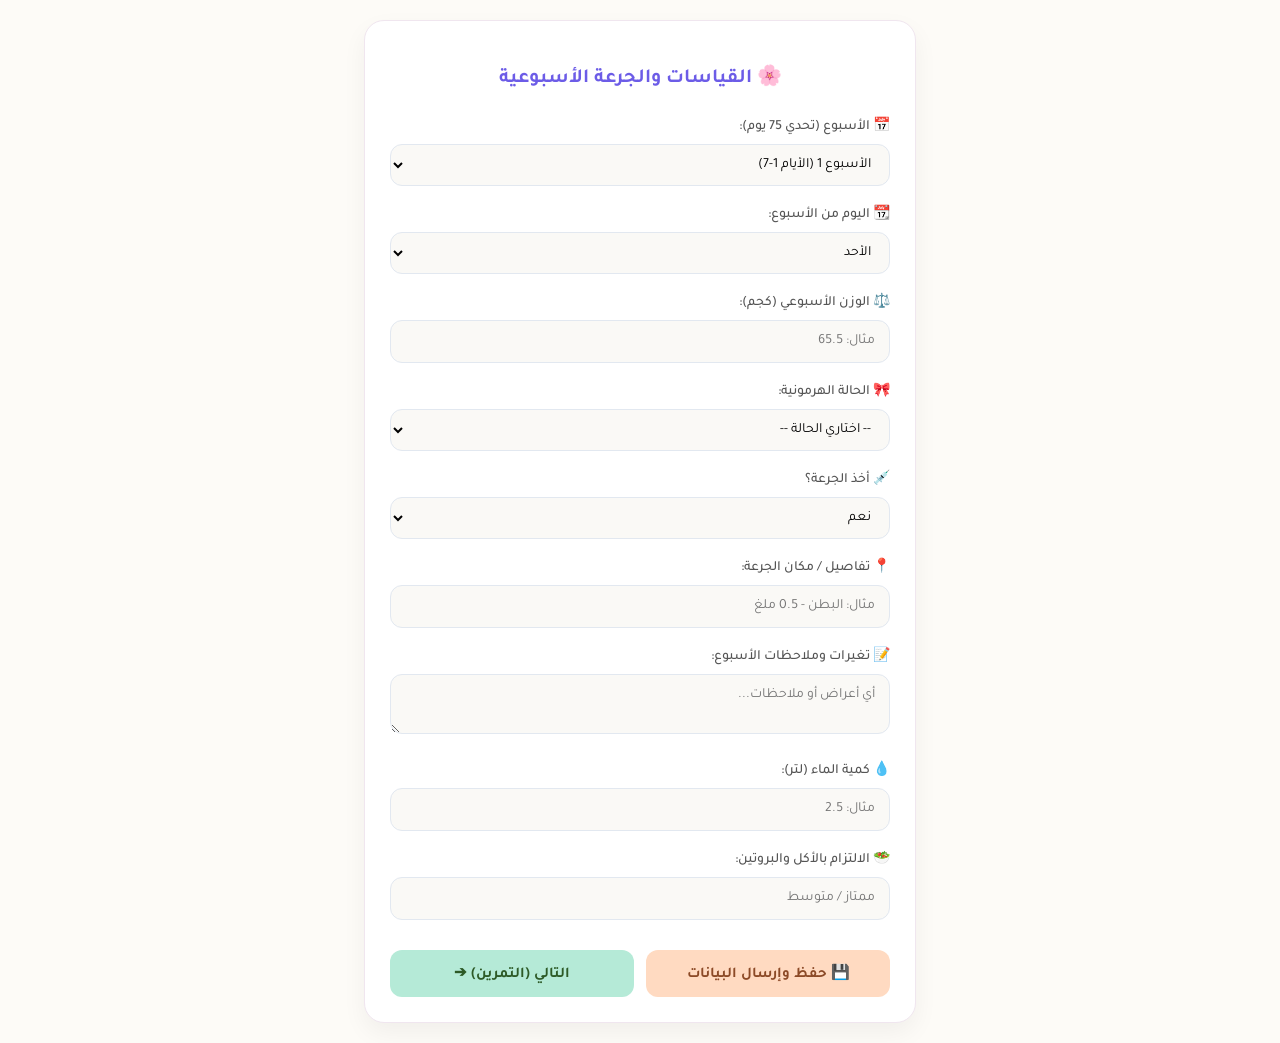
==== commit b656e0b4: "Add files via upload" ====
--- a/index.html
+++ b/index.html
@@ -3,7 +3,7 @@
 <head>
   <meta charset="UTF-8">
   <meta name="viewport" content="width=device-width, initial-scale=1.0">
-  <title>🌸 Soft 75 with Khawla </title>
+  <title>🌸 تطبيق تتبع الصحة والتمارين</title>
   <style>
     @import url('https://fonts.googleapis.com/css2?family=Tajawal:wght@400;500;700&display=swap');
 
@@ -16,6 +16,8 @@
       --accent-lilac: #E2F0CB;
       --text-color: #4A4A4A;
       --border-color: #E2E8F0;
+      --note-bg: #FFF5F5;
+      --note-border: #FFB7B2;
     }
 
     body {
@@ -32,7 +34,7 @@
     .container {
       background: var(--card-bg);
       width: 100%;
-      max-width: 480px;
+      max-width: 500px;
       padding: 25px;
       border-radius: 20px;
       box-shadow: 0 10px 25px rgba(0, 0, 0, 0.05);
@@ -53,6 +55,14 @@
       margin-bottom: 25px;
       font-size: 20px;
       font-weight: 700;
+    }
+
+    h3 {
+      color: var(--primary-dark);
+      font-size: 16px;
+      margin-top: 20px;
+      border-bottom: 2px dashed var(--primary-pastel);
+      padding-bottom: 6px;
     }
 
     .form-group {
@@ -86,6 +96,51 @@
       box-shadow: 0 0 8px rgba(108, 92, 231, 0.15);
     }
 
+    .dynamic-note {
+      display: none;
+      background-color: var(--note-bg);
+      border-right: 4px solid var(--note-border);
+      padding: 10px 14px;
+      border-radius: 8px;
+      font-size: 13px;
+      color: #721C24;
+      margin-top: 8px;
+      font-weight: 500;
+    }
+
+    .water-note {
+      display: none;
+      background-color: #E8F4F8;
+      border-right: 4px solid #81D4FA;
+      padding: 10px 14px;
+      border-radius: 8px;
+      font-size: 13px;
+      color: #0277BD;
+      margin-top: 8px;
+      font-weight: 500;
+    }
+
+    .exercise-card {
+      background-color: #FAFAFA;
+      border: 1px solid var(--border-color);
+      padding: 12px;
+      border-radius: 12px;
+      margin-bottom: 12px;
+    }
+
+    .exercise-card title {
+      font-weight: bold;
+      color: var(--primary-dark);
+      display: block;
+      margin-bottom: 8px;
+    }
+
+    .grid-3 {
+      display: grid;
+      grid-template-columns: 1fr 1fr 1fr;
+      gap: 8px;
+    }
+
     .btn-group {
       display: flex;
       gap: 12px;
@@ -108,20 +163,9 @@
       transform: scale(0.98);
     }
 
-    .btn-next {
-      background-color: var(--primary-pastel);
-      color: #2D5A27;
-    }
-
-    .btn-prev {
-      background-color: #E2E8F0;
-      color: #4A5568;
-    }
-
-    .btn-submit {
-      background-color: var(--accent-pink);
-      color: #8C4A27;
-    }
+    .btn-next { background-color: var(--primary-pastel); color: #2D5A27; }
+    .btn-prev { background-color: #E2E8F0; color: #4A5568; }
+    .btn-submit { background-color: var(--accent-pink); color: #8C4A27; }
 
     .loading-overlay {
       display: none;
@@ -136,6 +180,16 @@
       font-weight: 700;
       z-index: 1000;
     }
+
+    .fixed-info {
+      background-color: #F0E6EF;
+      padding: 10px 15px;
+      border-radius: 10px;
+      text-align: center;
+      font-weight: bold;
+      color: var(--primary-dark);
+      margin-bottom: 15px;
+    }
   </style>
 </head>
 <body>
@@ -148,61 +202,25 @@
       <h2>🌸 القياسات والجرعة الأسبوعية</h2>
       
       <div class="form-group">
-        <label>📅 الأسبوع:</label>
-        <input type="text" name="weekNumber" placeholder="مثال: الأسبوع 1">
-      </div>
-
-      <div class="form-group">
-        <label>⚖️ الوزن الأسبوعي (كجم):</label>
-        <input type="number" step="0.1" name="weeklyWeight" placeholder="مثال: 65.5">
-      </div>
-
-      <div class="form-group">
-        <label>🎀 الحالة الهرمونية / الدورة:</label>
-        <input type="text" name="cyclePhase" placeholder="أدخلي الحالة الهرمونية">
-      </div>
-
-      <div class="form-group">
-        <label>💉 أخذ الجرعة؟</label>
-        <select name="doseTaken">
-          <option value="نعم">نعم</option>
-          <option value="لا">لا</option>
+        <label>📅 الأسبوع (تحدي 75 يوم):</label>
+        <select id="weekNumber" name="weekNumber">
+          <option value="الأسبوع 1 (الأيام 1-7)">الأسبوع 1 (الأيام 1-7)</option>
+          <option value="الأسبوع 2 (الأيام 8-14)">الأسبوع 2 (الأيام 8-14)</option>
+          <option value="الأسبوع 3 (الأيام 15-21)">الأسبوع 3 (الأيام 15-21)</option>
+          <option value="الأسبوع 4 (الأيام 22-28)">الأسبوع 4 (الأيام 22-28)</option>
+          <option value="الأسبوع 5 (الأيام 29-35)">الأسبوع 5 (الأيام 29-35)</option>
+          <option value="الأسبوع 6 (الأيام 36-42)">الأسبوع 6 (الأيام 36-42)</option>
+          <option value="الأسبوع 7 (الأيام 43-49)">الأسبوع 7 (الأيام 43-49)</option>
+          <option value="الأسبوع 8 (الأيام 50-56)">الأسبوع 8 (الأيام 50-56)</option>
+          <option value="الأسبوع 9 (الأيام 57-63)">الأسبوع 9 (الأيام 57-63)</option>
+          <option value="الأسبوع 10 (الأيام 64-70)">الأسبوع 10 (الأيام 64-70)</option>
+          <option value="الأسبوع 11 (الأيام 71-75)">الأسبوع 11 (الأيام 71-75)</option>
         </select>
       </div>
 
       <div class="form-group">
-        <label>📍 تفاصيل / مكان الجرعة:</label>
-        <input type="text" name="doseLocation" placeholder="مثال: البطن - 0.5 ملغ">
-      </div>
-
-      <div class="form-group">
-        <label>📝 تغيرات وملاحظات الأسبوع:</label>
-        <textarea name="weeklyChanges" rows="2" placeholder="أي أعراض أو ملاحظات..."></textarea>
-      </div>
-
-      <div class="form-group">
-        <label>💧 كمية الماء (لتر):</label>
-        <input type="number" step="0.1" name="waterIntake" placeholder="مثال: 2.5">
-      </div>
-
-      <div class="form-group">
-        <label>🥗 الالتزام بالأكل والبروتين:</label>
-        <input type="text" name="dietCommitment" placeholder="ممتاز / متوسط">
-      </div>
-
-      <div class="btn-group">
-        <button type="button" class="btn-submit" onclick="sendData()">💾 حفظ وإرسال البيانات</button>
-        <button type="button" class="btn-next" onclick="nextPage()">التالي (التمرين) ➔</button>
-      </div>
-    </div>
-
-    <!-- الصفحة الثانية -->
-    <div id="page2" class="page">
-      <h2>🏋️‍♀️ بيانات التمرين اليومي</h2>
-
-      <div class="form-group">
-        <label>📆 اليوم:</label>
-        <select name="dayOfWeek">
+        <label>📆 اليوم من الأسبوع:</label>
+        <select id="dayOfWeek" name="dayOfWeek">
           <option value="الأحد">الأحد</option>
           <option value="الإثنين">الإثنين</option>
           <option value="الثلاثاء">الثلاثاء</option>
@@ -214,63 +232,208 @@
       </div>
 
       <div class="form-group">
+        <label>⚖️ الوزن الأسبوعي (كجم):</label>
+        <input type="number" step="0.1" name="weeklyWeight" placeholder="مثال: 65.5">
+      </div>
+
+      <div class="form-group">
+        <label>🎀 الحالة الهرمونية:</label>
+        <select id="cyclePhase" name="cyclePhase" onchange="handleCycleChange()">
+          <option value="">-- اختاري الحالة --</option>
+          <option value="أيام عادية">أيام عادية</option>
+          <option value="فترة تبويض">فترة تبويض</option>
+          <option value="قبل الدورة">قبل الدورة</option>
+          <option value="أسبوع الدورة">أسبوع الدورة</option>
+        </select>
+        <div id="cycleNote" class="dynamic-note"></div>
+      </div>
+
+      <div class="form-group">
+        <label>💉 أخذ الجرعة؟</label>
+        <select name="doseTaken">
+          <option value="نعم">نعم</option>
+          <option value="لا">لا</option>
+        </select>
+      </div>
+
+      <div class="form-group">
+        <label>📍 تفاصيل / مكان الجرعة:</label>
+        <input type="text" name="doseLocation" placeholder="مثال: البطن - 0.5 ملغ">
+      </div>
+
+      <div class="form-group">
+        <label>📝 تغيرات وملاحظات الأسبوع:</label>
+        <textarea name="weeklyChanges" rows="2" placeholder="أي أعراض أو ملاحظات..."></textarea>
+      </div>
+
+      <div class="form-group">
+        <label>💧 كمية الماء (لتر):</label>
+        <input type="number" step="0.1" id="waterIntake" name="waterIntake" placeholder="مثال: 2.5" oninput="handleWaterChange()">
+        <div id="waterNote" class="water-note"></div>
+      </div>
+
+      <div class="form-group">
+        <label>🥗 الالتزام بالأكل والبروتين:</label>
+        <input type="text" name="dietCommitment" placeholder="ممتاز / متوسط">
+      </div>
+
+      <div class="btn-group">
+        <button type="button" class="btn-submit" onclick="sendData()">💾 حفظ وإرسال البيانات</button>
+        <button type="button" class="btn-next" onclick="nextPage()">التالي (التمرين) ➔</button>
+      </div>
+    </div>
+
+    <!-- الصفحة الثانية -->
+    <div id="page2" class="page">
+      <h2>🏋️‍♀️ بيانات التمرين اليومي</h2>
+
+      <div id="fixedDisplay" class="fixed-info">
+        <!-- يتم تحديثه تلقائياً -->
+      </div>
+
+      <div class="form-group">
         <label>🎯 نوع التمرين:</label>
-        <input type="text" name="workoutType" placeholder="مثال: الجزء العلوي / رجلين">
-      </div>
-
-      <div class="form-group">
-        <label>💪 اسم التمرين:</label>
-        <input type="text" name="exerciseSelect" placeholder="مثال: Shoulder Press">
-      </div>
-
-      <div class="form-group">
-        <label>🏋️ الوزن المرفوع (kg):</label>
-        <input type="number" step="0.5" name="setWeight">
-      </div>
-
-      <div class="form-group">
-        <label>🔢 العدات (Reps):</label>
-        <input type="number" name="setReps">
-      </div>
-
-      <div class="form-group">
-        <label>🏃 جهاز الكارديو:</label>
-        <input type="text" name="cardioDevice" placeholder="Treadmill / Bike / لا يوجد">
-      </div>
-
-      <div class="form-group">
-        <label>⏱️ مدة الكارديو (دقائق):</label>
-        <input type="number" name="cardioDuration">
-      </div>
-
-      <div class="form-group">
-        <label>🔥 السعرات الحرارية:</label>
-        <input type="number" name="cardioCalories">
+        <select id="workoutType" name="workoutType" onchange="handleWorkoutTypeChange()">
+          <option value="">-- اختاري نوع التمرين --</option>
+          <option value="Upper Body">الجزء العلوي (Upper Body)</option>
+          <option value="Lower Body">الجزء السفلي (Lower Body)</option>
+        </select>
+      </div>
+
+      <!-- تذكير الإحماء -->
+      <div id="warmupNote" class="dynamic-note" style="background-color: #EBF8FF; border-right-color: #3182CE; color: #2B6CB0;">
+      </div>
+
+      <!-- تمارين Upper Body -->
+      <div id="upperBodySection" style="display: none;">
+        <h3>💪 تمارين الجزء العلوي</h3>
+        
+        <div class="exercise-card">
+          <span style="font-weight:bold; color:#6C5CE7;">1. Chest Press / Push-ups</span>
+          <div class="grid-3" style="margin-top:6px;">
+            <input type="number" step="0.5" name="ex1_weight" placeholder="الوزن kg">
+            <input type="number" name="ex1_reps" placeholder="العدات Reps">
+            <input type="number" name="ex1_sets" placeholder="الجولات Sets">
+          </div>
+        </div>
+
+        <div class="exercise-card">
+          <span style="font-weight:bold; color:#6C5CE7;">2. Lat Pulldown / Rows</span>
+          <div class="grid-3" style="margin-top:6px;">
+            <input type="number" step="0.5" name="ex2_weight" placeholder="الوزن kg">
+            <input type="number" name="ex2_reps" placeholder="العدات Reps">
+            <input type="number" name="ex2_sets" placeholder="الجولات Sets">
+          </div>
+        </div>
+
+        <div class="exercise-card">
+          <span style="font-weight:bold; color:#6C5CE7;">3. Shoulder Press</span>
+          <div class="grid-3" style="margin-top:6px;">
+            <input type="number" step="0.5" name="ex3_weight" placeholder="الوزن kg">
+            <input type="number" name="ex3_reps" placeholder="العدات Reps">
+            <input type="number" name="ex3_sets" placeholder="الجولات Sets">
+          </div>
+        </div>
+
+        <div class="exercise-card">
+          <span style="font-weight:bold; color:#6C5CE7;">4. Biceps Curls / Triceps Extensions</span>
+          <div class="grid-3" style="margin-top:6px;">
+            <input type="number" step="0.5" name="ex4_weight" placeholder="الوزن kg">
+            <input type="number" name="ex4_reps" placeholder="العدات Reps">
+            <input type="number" name="ex4_sets" placeholder="الجولات Sets">
+          </div>
+        </div>
+      </div>
+
+      <!-- تمارين Lower Body -->
+      <div id="lowerBodySection" style="display: none;">
+        <h3>🦵 تمارين الجزء السفلي</h3>
+
+        <div class="exercise-card">
+          <span style="font-weight:bold; color:#6C5CE7;">1. Squats (سكوات)</span>
+          <div class="grid-3" style="margin-top:6px;">
+            <input type="number" step="0.5" name="leg1_weight" placeholder="الوزن kg">
+            <input type="number" name="leg1_reps" placeholder="العدات Reps">
+            <input type="number" name="leg1_sets" placeholder="الجولات Sets">
+          </div>
+        </div>
+
+        <div class="exercise-card">
+          <span style="font-weight:bold; color:#6C5CE7;">2. Romanian Deadlifts (RDL)</span>
+          <div class="grid-3" style="margin-top:6px;">
+            <input type="number" step="0.5" name="leg2_weight" placeholder="الوزن kg">
+            <input type="number" name="leg2_reps" placeholder="العدات Reps">
+            <input type="number" name="leg2_sets" placeholder="الجولات Sets">
+          </div>
+        </div>
+
+        <div class="exercise-card">
+          <span style="font-weight:bold; color:#6C5CE7;">3. Lunges (طعن)</span>
+          <div class="grid-3" style="margin-top:6px;">
+            <input type="number" step="0.5" name="leg3_weight" placeholder="الوزن kg">
+            <input type="number" name="leg3_reps" placeholder="العدات Reps">
+            <input type="number" name="leg3_sets" placeholder="الجولات Sets">
+          </div>
+        </div>
+
+        <div class="exercise-card">
+          <span style="font-weight:bold; color:#6C5CE7;">4. Hip Thrust (هيب ثرست)</span>
+          <div class="grid-3" style="margin-top:6px;">
+            <input type="number" step="0.5" name="leg4_weight" placeholder="الوزن kg">
+            <input type="number" name="leg4_reps" placeholder="العدات Reps">
+            <input type="number" name="leg4_sets" placeholder="الجولات Sets">
+          </div>
+        </div>
+      </div>
+
+      <!-- قسم الكارديو -->
+      <h3>🏃‍♀️ أجهزة الكارديو والتفاصيل</h3>
+      <div class="form-group">
+        <label>اختيار جهاز الكارديو:</label>
+        <select name="cardioDevice">
+          <option value="لا يوجد">بدون كارديو</option>
+          <option value="سير (Treadmill)">سير (Treadmill)</option>
+          <option value="دراجة (Stationary Bike)">دراجة (Stationary Bike)</option>
+          <option value="أوبتيكال (Elliptical)">أوبتيكال (Elliptical)</option>
+          <option value="درج (Stairmaster)">درج (Stairmaster)</option>
+        </select>
+      </div>
+
+      <div class="grid-3">
+        <div class="form-group">
+          <label>المدة (د):</label>
+          <input type="number" name="cardioDuration" placeholder="30">
+        </div>
+        <div class="form-group">
+          <label>السعرات:</label>
+          <input type="number" name="cardioCalories" placeholder="200">
+        </div>
+        <div class="form-group">
+          <label>السرعة:</label>
+          <input type="number" step="0.1" name="cardioSpeed" placeholder="5.5">
+        </div>
       </div>
 
       <div class="form-group">
         <label>💓 ضربات القلب (BPM):</label>
-        <input type="number" name="cardioBpm">
-      </div>
-
-      <div class="form-group">
-        <label>⚡ السرعة:</label>
-        <input type="number" step="0.1" name="cardioSpeed">
-      </div>
-
-      <div class="form-group">
-        <label>✨ نشاط إضافي / كلاسات:</label>
-        <input type="text" name="extraActivity" placeholder="مشاة / بيلاتس...">
-      </div>
-
-      <div class="form-group">
-        <label>🕒 وقت النشاط الإضافي:</label>
-        <input type="text" name="extraTime">
-      </div>
-
-      <div class="form-group">
-        <label>⏳ مدة النشاط الإضافي (دقائق):</label>
-        <input type="number" name="extraDuration">
+        <input type="number" name="cardioBpm" placeholder="مثال: 135">
+      </div>
+
+      <h3>✨ نشاط إضافي / كلاسات</h3>
+      <div class="form-group">
+        <label>نوع النشاط:</label>
+        <input type="text" name="extraActivity" placeholder="مشاة / بيلاتس / يوجا...">
+      </div>
+
+      <div class="grid-3">
+        <div class="form-group" style="grid-column: span 2;">
+          <label>وقت النشاط:</label>
+          <input type="text" name="extraTime" placeholder="مساءً / صباحاً">
+        </div>
+        <div class="form-group">
+          <label>المدة (د):</label>
+          <input type="number" name="extraDuration">
+        </div>
       </div>
 
       <div class="btn-group">
@@ -287,7 +450,73 @@
 <script>
   const scriptURL = 'https://script.google.com/macros/s/AKfycby0XUNLUQoEWmmpflLAOqLUjg4Z1zbcLcSHotl-mxu0fCla64nKSwIEppMLWymKmJeO8g/exec';
 
+  function handleCycleChange() {
+    const val = document.getElementById('cyclePhase').value;
+    const note = document.getElementById('cycleNote');
+    
+    if (val === 'قبل الدورة') {
+      note.style.display = 'block';
+      note.innerText = '🌸 قد تشعرين برغبة في أكل الحلويات، لا بأس بقطعة حلوى!';
+    } else if (val === 'فترة تبويض') {
+      note.style.display = 'block';
+      note.innerText = '🌟 قد تشعرين بأنك في أفضل حالاتك وقوتك!';
+    } else if (val === 'أسبوع الدورة') {
+      note.style.display = 'block';
+      note.innerText = '💆‍♀️ استمعي لجسدك ولا تضغطي على نفسك، ولا بأس بتمرة مع قرفة!';
+    } else {
+      note.style.display = 'none';
+    }
+  }
+
+  function handleWaterChange() {
+    const val = parseFloat(document.getElementById('waterIntake').value);
+    const note = document.getElementById('waterNote');
+
+    if (isNaN(val) || val <= 0) {
+      note.style.display = 'none';
+      return;
+    }
+
+    note.style.display = 'block';
+    if (val < 2) {
+      note.innerText = '💧 حاولي ولو نص إضافي!';
+    } else if (val === 2.5) {
+      note.innerText = '✨ أنت تستطيعين نص إضافي!';
+    } else if (val >= 3) {
+      note.innerText = '🎉 ممتاز للغاية (إنجاز عظيم يا جميلة!)';
+    } else {
+      note.style.display = 'none';
+    }
+  }
+
+  function handleWorkoutTypeChange() {
+    const val = document.getElementById('workoutType').value;
+    const warmup = document.getElementById('warmupNote');
+    const upper = document.getElementById('upperBodySection');
+    const lower = document.getElementById('lowerBodySection');
+
+    if (val === 'Upper Body') {
+      warmup.style.display = 'block';
+      warmup.innerText = '🔥 إحماء الجزء العلوي (5-8 دقائق): دوائر الذراعين، إحماء الأكتاف، وتمدد الظهر والصدر.';
+      upper.style.display = 'block';
+      lower.style.display = 'none';
+    } else if (val === 'Lower Body') {
+      warmup.style.display = 'block';
+      warmup.innerText = '🔥 إحماء الجزء السفلي (5-8 دقائق): سكوات بدون وزن، إحماء الحوض (Hip Openers)، وتمدد الفخذين.';
+      upper.style.display = 'none';
+      lower.style.display = 'block';
+    } else {
+      warmup.style.display = 'none';
+      upper.style.display = 'none';
+      lower.style.display = 'none';
+    }
+  }
+
   function nextPage() {
+    const week = document.getElementById('weekNumber').value;
+    const day = document.getElementById('dayOfWeek').value;
+    document.getElementById('fixedDisplay').innerText = `📌 ${week} - يوم ${day}`;
+
     document.getElementById('page1').classList.remove('active');
     document.getElementById('page2').classList.add('active');
     window.scrollTo(0, 0);
@@ -324,6 +553,8 @@
       loading.style.display = 'none';
       alert('✨ تم حفظ وإرسال البيانات بنجاح في Google Sheets!');
       form.reset();
+      document.getElementById('cycleNote').style.display = 'none';
+      document.getElementById('waterNote').style.display = 'none';
       prevPage();
     })
     .catch(error => {
@@ -334,4 +565,4 @@
 </script>
 
 </body>
-</html>
+</html>
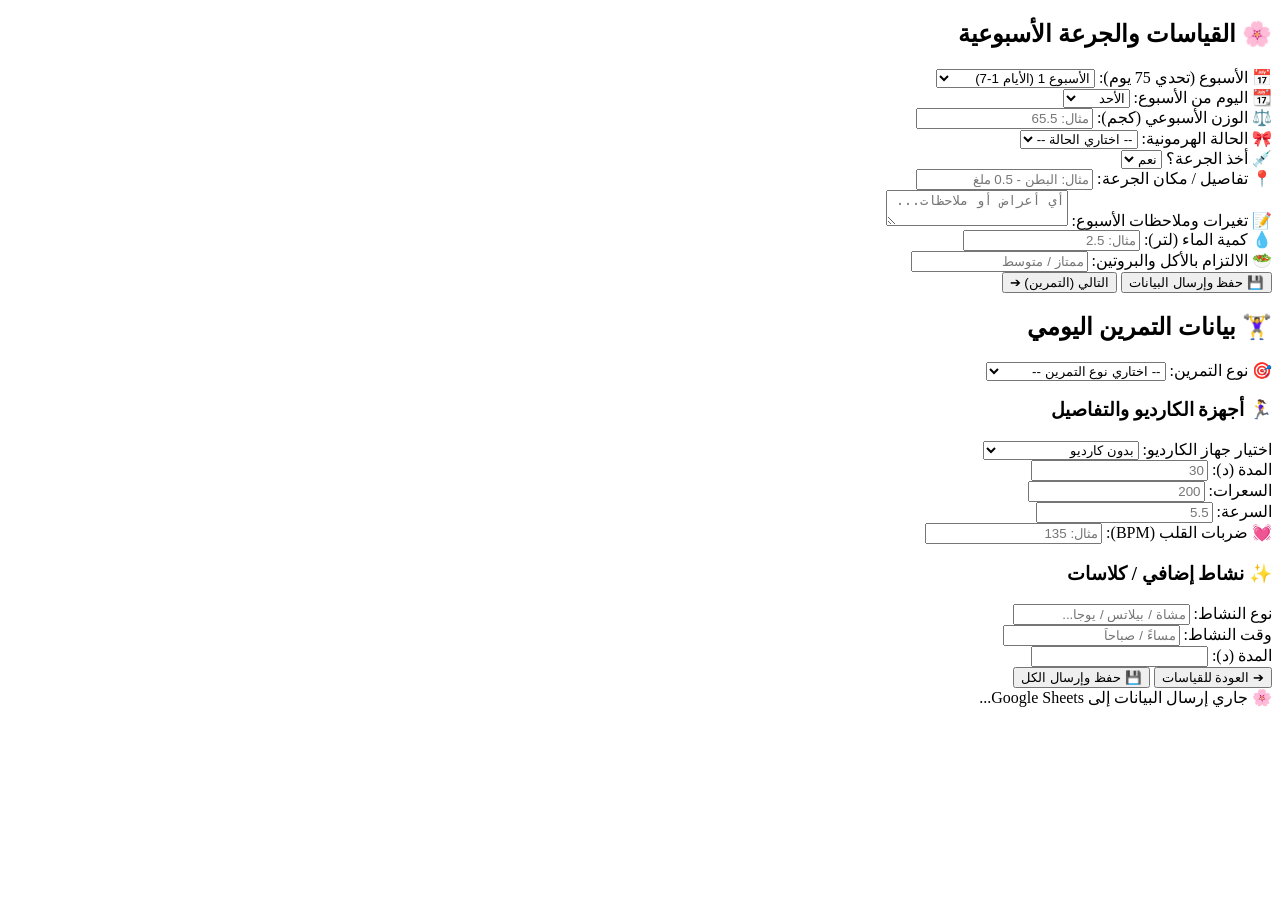
==== commit cd17993e: "Add files via upload" ====
--- a/index.html
+++ b/index.html
@@ -4,193 +4,7 @@
   <meta charset="UTF-8">
   <meta name="viewport" content="width=device-width, initial-scale=1.0">
   <title>🌸 تطبيق تتبع الصحة والتمارين</title>
-  <style>
-    @import url('https://fonts.googleapis.com/css2?family=Tajawal:wght@400;500;700&display=swap');
-
-    :root {
-      --bg-pastel: #FDFBF7;
-      --card-bg: #FFFFFF;
-      --primary-pastel: #B5EAD7;
-      --primary-dark: #6C5CE7;
-      --accent-pink: #FFDAC1;
-      --accent-lilac: #E2F0CB;
-      --text-color: #4A4A4A;
-      --border-color: #E2E8F0;
-      --note-bg: #FFF5F5;
-      --note-border: #FFB7B2;
-    }
-
-    body {
-      font-family: 'Tajawal', sans-serif;
-      background-color: var(--bg-pastel);
-      color: var(--text-color);
-      margin: 0;
-      padding: 20px 15px;
-      display: flex;
-      justify-content: center;
-      direction: rtl;
-    }
-
-    .container {
-      background: var(--card-bg);
-      width: 100%;
-      max-width: 500px;
-      padding: 25px;
-      border-radius: 20px;
-      box-shadow: 0 10px 25px rgba(0, 0, 0, 0.05);
-      border: 1px solid #F0E6EF;
-    }
-
-    .page {
-      display: none;
-    }
-
-    .page.active {
-      display: block;
-    }
-
-    h2 {
-      text-align: center;
-      color: var(--primary-dark);
-      margin-bottom: 25px;
-      font-size: 20px;
-      font-weight: 700;
-    }
-
-    h3 {
-      color: var(--primary-dark);
-      font-size: 16px;
-      margin-top: 20px;
-      border-bottom: 2px dashed var(--primary-pastel);
-      padding-bottom: 6px;
-    }
-
-    .form-group {
-      margin-bottom: 18px;
-    }
-
-    label {
-      display: block;
-      margin-bottom: 8px;
-      font-weight: 500;
-      font-size: 14px;
-      color: #555;
-    }
-
-    input, select, textarea {
-      width: 100%;
-      padding: 12px 14px;
-      border: 1px solid var(--border-color);
-      border-radius: 12px;
-      box-sizing: border-box;
-      font-size: 14px;
-      font-family: 'Tajawal', sans-serif;
-      background-color: #FAF9F6;
-      transition: all 0.3s ease;
-    }
-
-    input:focus, select:focus, textarea:focus {
-      outline: none;
-      border-color: var(--primary-dark);
-      background-color: #FFF;
-      box-shadow: 0 0 8px rgba(108, 92, 231, 0.15);
-    }
-
-    .dynamic-note {
-      display: none;
-      background-color: var(--note-bg);
-      border-right: 4px solid var(--note-border);
-      padding: 10px 14px;
-      border-radius: 8px;
-      font-size: 13px;
-      color: #721C24;
-      margin-top: 8px;
-      font-weight: 500;
-    }
-
-    .water-note {
-      display: none;
-      background-color: #E8F4F8;
-      border-right: 4px solid #81D4FA;
-      padding: 10px 14px;
-      border-radius: 8px;
-      font-size: 13px;
-      color: #0277BD;
-      margin-top: 8px;
-      font-weight: 500;
-    }
-
-    .exercise-card {
-      background-color: #FAFAFA;
-      border: 1px solid var(--border-color);
-      padding: 12px;
-      border-radius: 12px;
-      margin-bottom: 12px;
-    }
-
-    .exercise-card title {
-      font-weight: bold;
-      color: var(--primary-dark);
-      display: block;
-      margin-bottom: 8px;
-    }
-
-    .grid-3 {
-      display: grid;
-      grid-template-columns: 1fr 1fr 1fr;
-      gap: 8px;
-    }
-
-    .btn-group {
-      display: flex;
-      gap: 12px;
-      margin-top: 30px;
-    }
-
-    button {
-      border: none;
-      padding: 13px 18px;
-      border-radius: 12px;
-      cursor: pointer;
-      font-size: 15px;
-      font-weight: 700;
-      font-family: 'Tajawal', sans-serif;
-      flex: 1;
-      transition: transform 0.2s, opacity 0.2s;
-    }
-
-    button:active {
-      transform: scale(0.98);
-    }
-
-    .btn-next { background-color: var(--primary-pastel); color: #2D5A27; }
-    .btn-prev { background-color: #E2E8F0; color: #4A5568; }
-    .btn-submit { background-color: var(--accent-pink); color: #8C4A27; }
-
-    .loading-overlay {
-      display: none;
-      position: fixed;
-      top: 0; left: 0; width: 100%; height: 100%;
-      background: rgba(255, 255, 255, 0.85);
-      backdrop-filter: blur(4px);
-      color: var(--primary-dark);
-      text-align: center;
-      padding-top: 220px;
-      font-size: 18px;
-      font-weight: 700;
-      z-index: 1000;
-    }
-
-    .fixed-info {
-      background-color: #F0E6EF;
-      padding: 10px 15px;
-      border-radius: 10px;
-      text-align: center;
-      font-weight: bold;
-      color: var(--primary-dark);
-      margin-bottom: 15px;
-    }
-  </style>
+  <link rel="stylesheet" href="style.css">
 </head>
 <body>
 
@@ -287,9 +101,7 @@
     <div id="page2" class="page">
       <h2>🏋️‍♀️ بيانات التمرين اليومي</h2>
 
-      <div id="fixedDisplay" class="fixed-info">
-        <!-- يتم تحديثه تلقائياً -->
-      </div>
+      <div id="fixedDisplay" class="fixed-info"></div>
 
       <div class="form-group">
         <label>🎯 نوع التمرين:</label>
@@ -300,16 +112,14 @@
         </select>
       </div>
 
-      <!-- تذكير الإحماء -->
-      <div id="warmupNote" class="dynamic-note" style="background-color: #EBF8FF; border-right-color: #3182CE; color: #2B6CB0;">
-      </div>
+      <div id="warmupNote" class="dynamic-note" style="background-color: #EBF8FF; border-right-color: #3182CE; color: #2B6CB0;"></div>
 
       <!-- تمارين Upper Body -->
       <div id="upperBodySection" style="display: none;">
         <h3>💪 تمارين الجزء العلوي</h3>
         
         <div class="exercise-card">
-          <span style="font-weight:bold; color:#6C5CE7;">1. Chest Press / Push-ups</span>
+          <span style="font-weight:bold; color:#6C5CE7;">1. Lat Pulldown</span>
           <div class="grid-3" style="margin-top:6px;">
             <input type="number" step="0.5" name="ex1_weight" placeholder="الوزن kg">
             <input type="number" name="ex1_reps" placeholder="العدات Reps">
@@ -318,7 +128,7 @@
         </div>
 
         <div class="exercise-card">
-          <span style="font-weight:bold; color:#6C5CE7;">2. Lat Pulldown / Rows</span>
+          <span style="font-weight:bold; color:#6C5CE7;">2. Rows</span>
           <div class="grid-3" style="margin-top:6px;">
             <input type="number" step="0.5" name="ex2_weight" placeholder="الوزن kg">
             <input type="number" name="ex2_reps" placeholder="العدات Reps">
@@ -336,13 +146,22 @@
         </div>
 
         <div class="exercise-card">
-          <span style="font-weight:bold; color:#6C5CE7;">4. Biceps Curls / Triceps Extensions</span>
+          <span style="font-weight:bold; color:#6C5CE7;">4. Biceps Curls</span>
           <div class="grid-3" style="margin-top:6px;">
             <input type="number" step="0.5" name="ex4_weight" placeholder="الوزن kg">
             <input type="number" name="ex4_reps" placeholder="العدات Reps">
             <input type="number" name="ex4_sets" placeholder="الجولات Sets">
           </div>
         </div>
+
+        <div class="exercise-card">
+          <span style="font-weight:bold; color:#6C5CE7;">5. Overhead Triceps Extensions</span>
+          <div class="grid-3" style="margin-top:6px;">
+            <input type="number" step="0.5" name="ex5_weight" placeholder="الوزن kg">
+            <input type="number" name="ex5_reps" placeholder="العدات Reps">
+            <input type="number" name="ex5_sets" placeholder="الجولات Sets">
+          </div>
+        </div>
       </div>
 
       <!-- تمارين Lower Body -->
@@ -359,7 +178,7 @@
         </div>
 
         <div class="exercise-card">
-          <span style="font-weight:bold; color:#6C5CE7;">2. Romanian Deadlifts (RDL)</span>
+          <span style="font-weight:bold; color:#6C5CE7;">2. RDL (Romanian Deadlifts)</span>
           <div class="grid-3" style="margin-top:6px;">
             <input type="number" step="0.5" name="leg2_weight" placeholder="الوزن kg">
             <input type="number" name="leg2_reps" placeholder="العدات Reps">
@@ -368,7 +187,7 @@
         </div>
 
         <div class="exercise-card">
-          <span style="font-weight:bold; color:#6C5CE7;">3. Lunges (طعن)</span>
+          <span style="font-weight:bold; color:#6C5CE7;">3. Hip Thrust</span>
           <div class="grid-3" style="margin-top:6px;">
             <input type="number" step="0.5" name="leg3_weight" placeholder="الوزن kg">
             <input type="number" name="leg3_reps" placeholder="العدات Reps">
@@ -377,11 +196,20 @@
         </div>
 
         <div class="exercise-card">
-          <span style="font-weight:bold; color:#6C5CE7;">4. Hip Thrust (هيب ثرست)</span>
+          <span style="font-weight:bold; color:#6C5CE7;">4. Lunges</span>
           <div class="grid-3" style="margin-top:6px;">
             <input type="number" step="0.5" name="leg4_weight" placeholder="الوزن kg">
             <input type="number" name="leg4_reps" placeholder="العدات Reps">
             <input type="number" name="leg4_sets" placeholder="الجولات Sets">
+          </div>
+        </div>
+
+        <div class="exercise-card">
+          <span style="font-weight:bold; color:#6C5CE7;">5. Hip Abduction</span>
+          <div class="grid-3" style="margin-top:6px;">
+            <input type="number" step="0.5" name="leg5_weight" placeholder="الوزن kg">
+            <input type="number" name="leg5_reps" placeholder="العدات Reps">
+            <input type="number" name="leg5_sets" placeholder="الجولات Sets">
           </div>
         </div>
       </div>
@@ -447,122 +275,6 @@
 
 <div id="loadingOverlay" class="loading-overlay">🌸 جاري إرسال البيانات إلى Google Sheets...</div>
 
-<script>
-  const scriptURL = 'https://script.google.com/macros/s/AKfycby0XUNLUQoEWmmpflLAOqLUjg4Z1zbcLcSHotl-mxu0fCla64nKSwIEppMLWymKmJeO8g/exec';
-
-  function handleCycleChange() {
-    const val = document.getElementById('cyclePhase').value;
-    const note = document.getElementById('cycleNote');
-    
-    if (val === 'قبل الدورة') {
-      note.style.display = 'block';
-      note.innerText = '🌸 قد تشعرين برغبة في أكل الحلويات، لا بأس بقطعة حلوى!';
-    } else if (val === 'فترة تبويض') {
-      note.style.display = 'block';
-      note.innerText = '🌟 قد تشعرين بأنك في أفضل حالاتك وقوتك!';
-    } else if (val === 'أسبوع الدورة') {
-      note.style.display = 'block';
-      note.innerText = '💆‍♀️ استمعي لجسدك ولا تضغطي على نفسك، ولا بأس بتمرة مع قرفة!';
-    } else {
-      note.style.display = 'none';
-    }
-  }
-
-  function handleWaterChange() {
-    const val = parseFloat(document.getElementById('waterIntake').value);
-    const note = document.getElementById('waterNote');
-
-    if (isNaN(val) || val <= 0) {
-      note.style.display = 'none';
-      return;
-    }
-
-    note.style.display = 'block';
-    if (val < 2) {
-      note.innerText = '💧 حاولي ولو نص إضافي!';
-    } else if (val === 2.5) {
-      note.innerText = '✨ أنت تستطيعين نص إضافي!';
-    } else if (val >= 3) {
-      note.innerText = '🎉 ممتاز للغاية (إنجاز عظيم يا جميلة!)';
-    } else {
-      note.style.display = 'none';
-    }
-  }
-
-  function handleWorkoutTypeChange() {
-    const val = document.getElementById('workoutType').value;
-    const warmup = document.getElementById('warmupNote');
-    const upper = document.getElementById('upperBodySection');
-    const lower = document.getElementById('lowerBodySection');
-
-    if (val === 'Upper Body') {
-      warmup.style.display = 'block';
-      warmup.innerText = '🔥 إحماء الجزء العلوي (5-8 دقائق): دوائر الذراعين، إحماء الأكتاف، وتمدد الظهر والصدر.';
-      upper.style.display = 'block';
-      lower.style.display = 'none';
-    } else if (val === 'Lower Body') {
-      warmup.style.display = 'block';
-      warmup.innerText = '🔥 إحماء الجزء السفلي (5-8 دقائق): سكوات بدون وزن، إحماء الحوض (Hip Openers)، وتمدد الفخذين.';
-      upper.style.display = 'none';
-      lower.style.display = 'block';
-    } else {
-      warmup.style.display = 'none';
-      upper.style.display = 'none';
-      lower.style.display = 'none';
-    }
-  }
-
-  function nextPage() {
-    const week = document.getElementById('weekNumber').value;
-    const day = document.getElementById('dayOfWeek').value;
-    document.getElementById('fixedDisplay').innerText = `📌 ${week} - يوم ${day}`;
-
-    document.getElementById('page1').classList.remove('active');
-    document.getElementById('page2').classList.add('active');
-    window.scrollTo(0, 0);
-  }
-
-  function prevPage() {
-    document.getElementById('page2').classList.remove('active');
-    document.getElementById('page1').classList.add('active');
-    window.scrollTo(0, 0);
-  }
-
-  function sendData() {
-    const loading = document.getElementById('loadingOverlay');
-    const form = document.getElementById('trackerForm');
-    
-    loading.style.display = 'block';
-
-    const formData = new FormData(form);
-    const searchParams = new URLSearchParams();
-
-    for (const pair of formData.entries()) {
-      searchParams.append(pair[0], pair[1]);
-    }
-
-    fetch(scriptURL, {
-      method: 'POST',
-      mode: 'no-cors',
-      headers: {
-        'Content-Type': 'application/x-www-form-urlencoded',
-      },
-      body: searchParams.toString()
-    })
-    .then(() => {
-      loading.style.display = 'none';
-      alert('✨ تم حفظ وإرسال البيانات بنجاح في Google Sheets!');
-      form.reset();
-      document.getElementById('cycleNote').style.display = 'none';
-      document.getElementById('waterNote').style.display = 'none';
-      prevPage();
-    })
-    .catch(error => {
-      loading.style.display = 'none';
-      alert('حدث خطأ أثناء الإرسال: ' + error.message);
-    });
-  }
-</script>
-
+<script src="script.js"></script>
 </body>
 </html>
